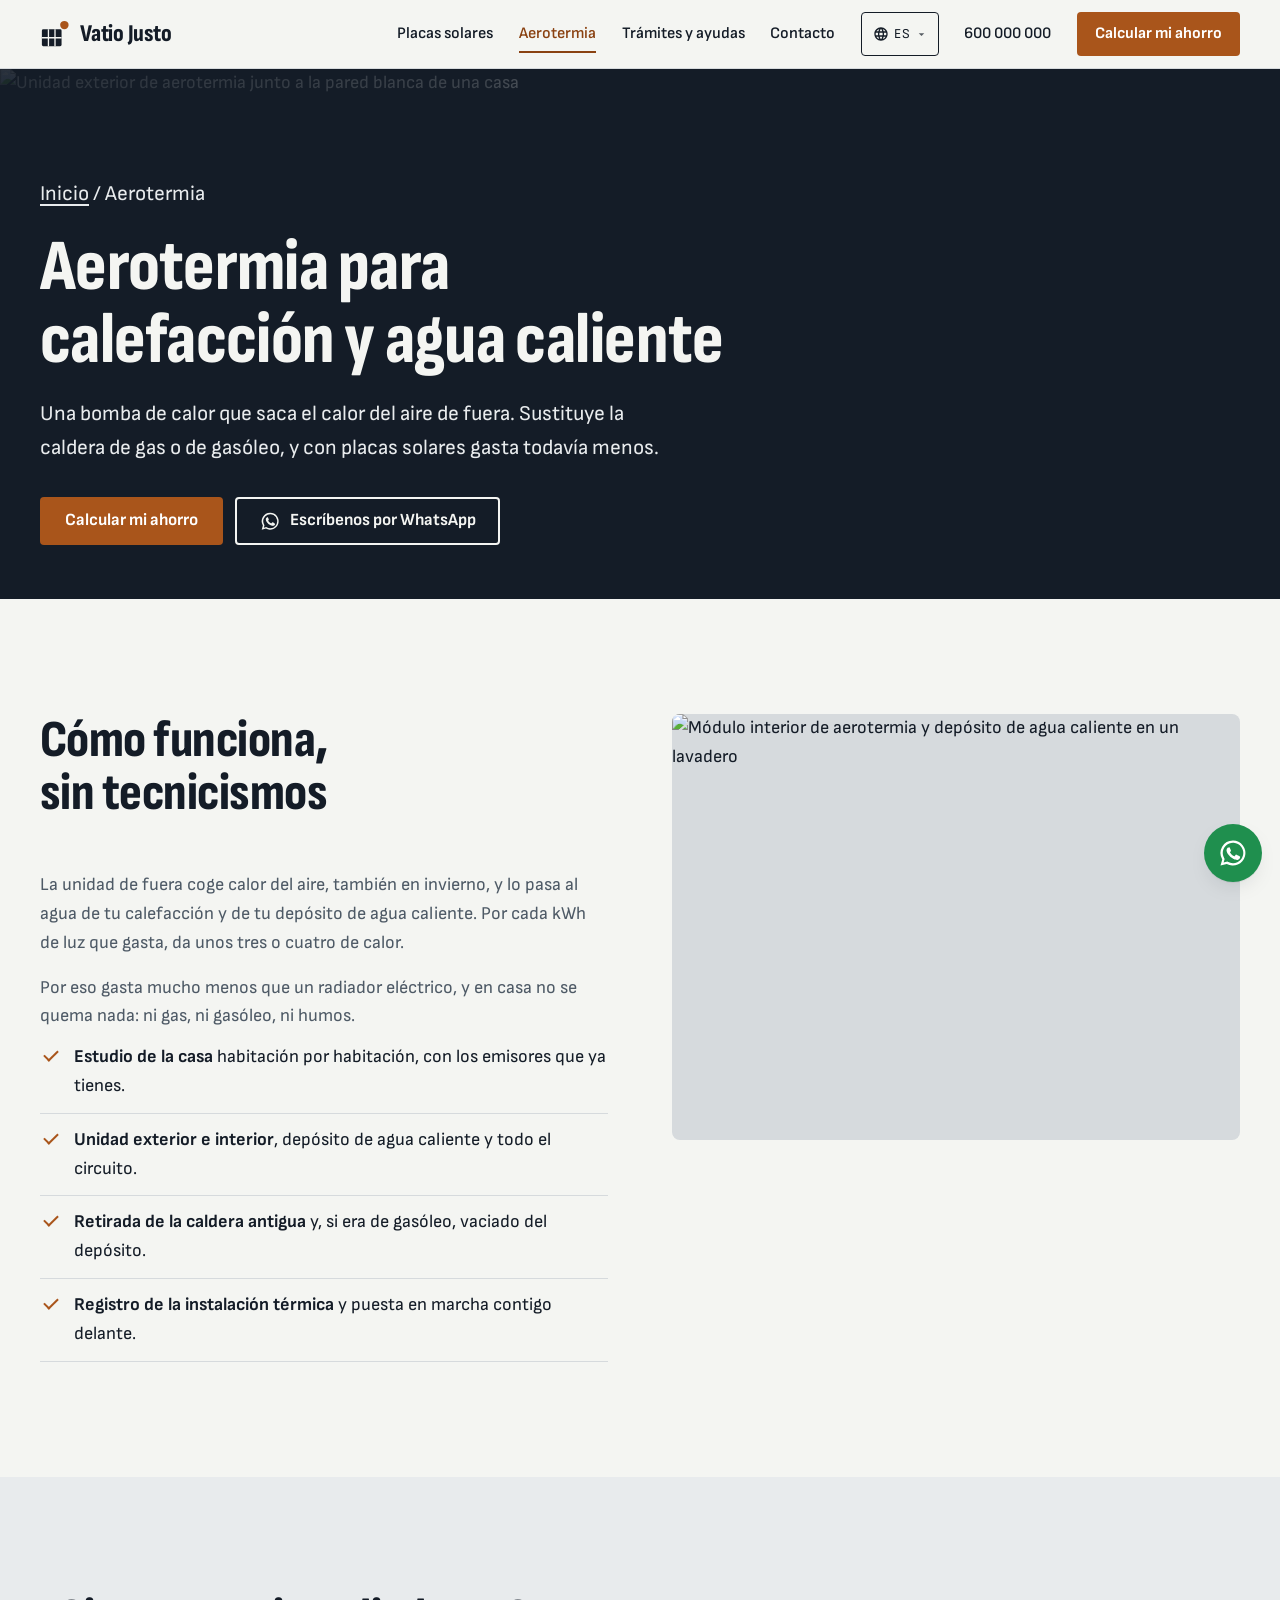
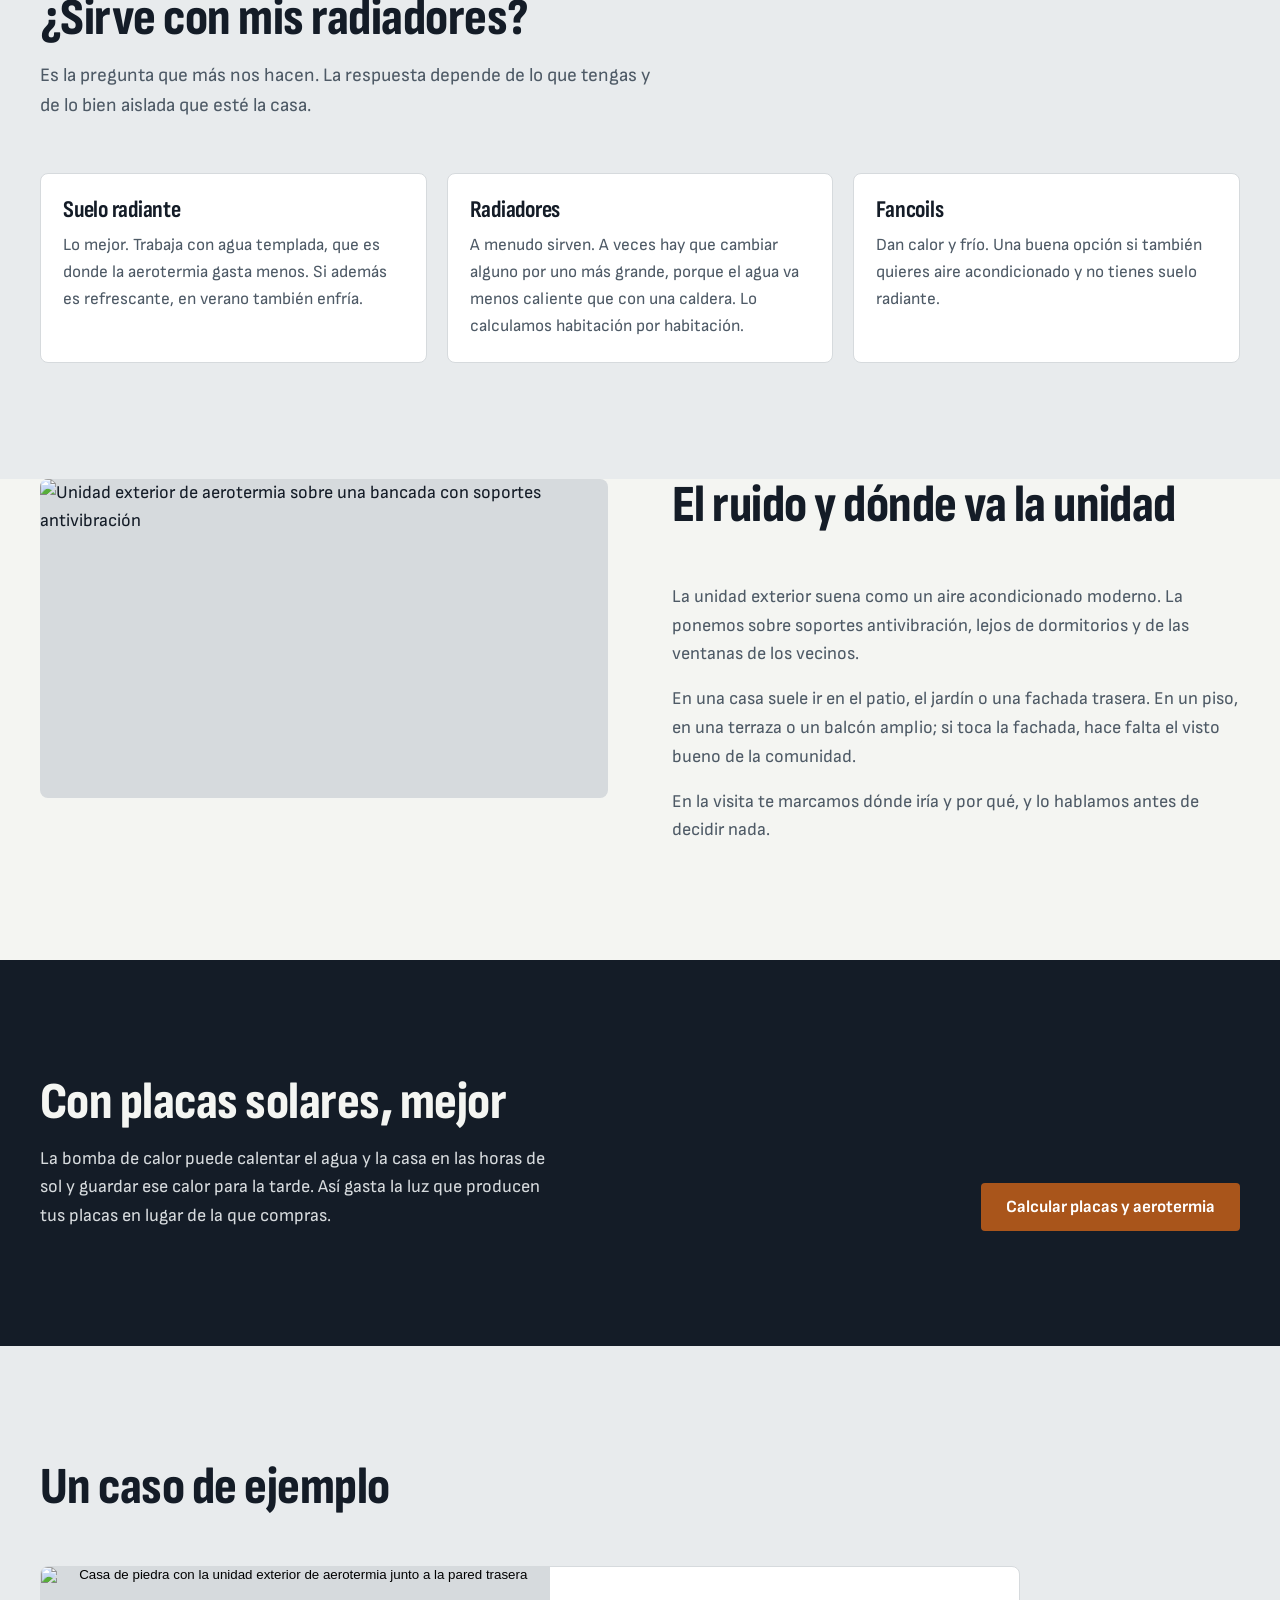
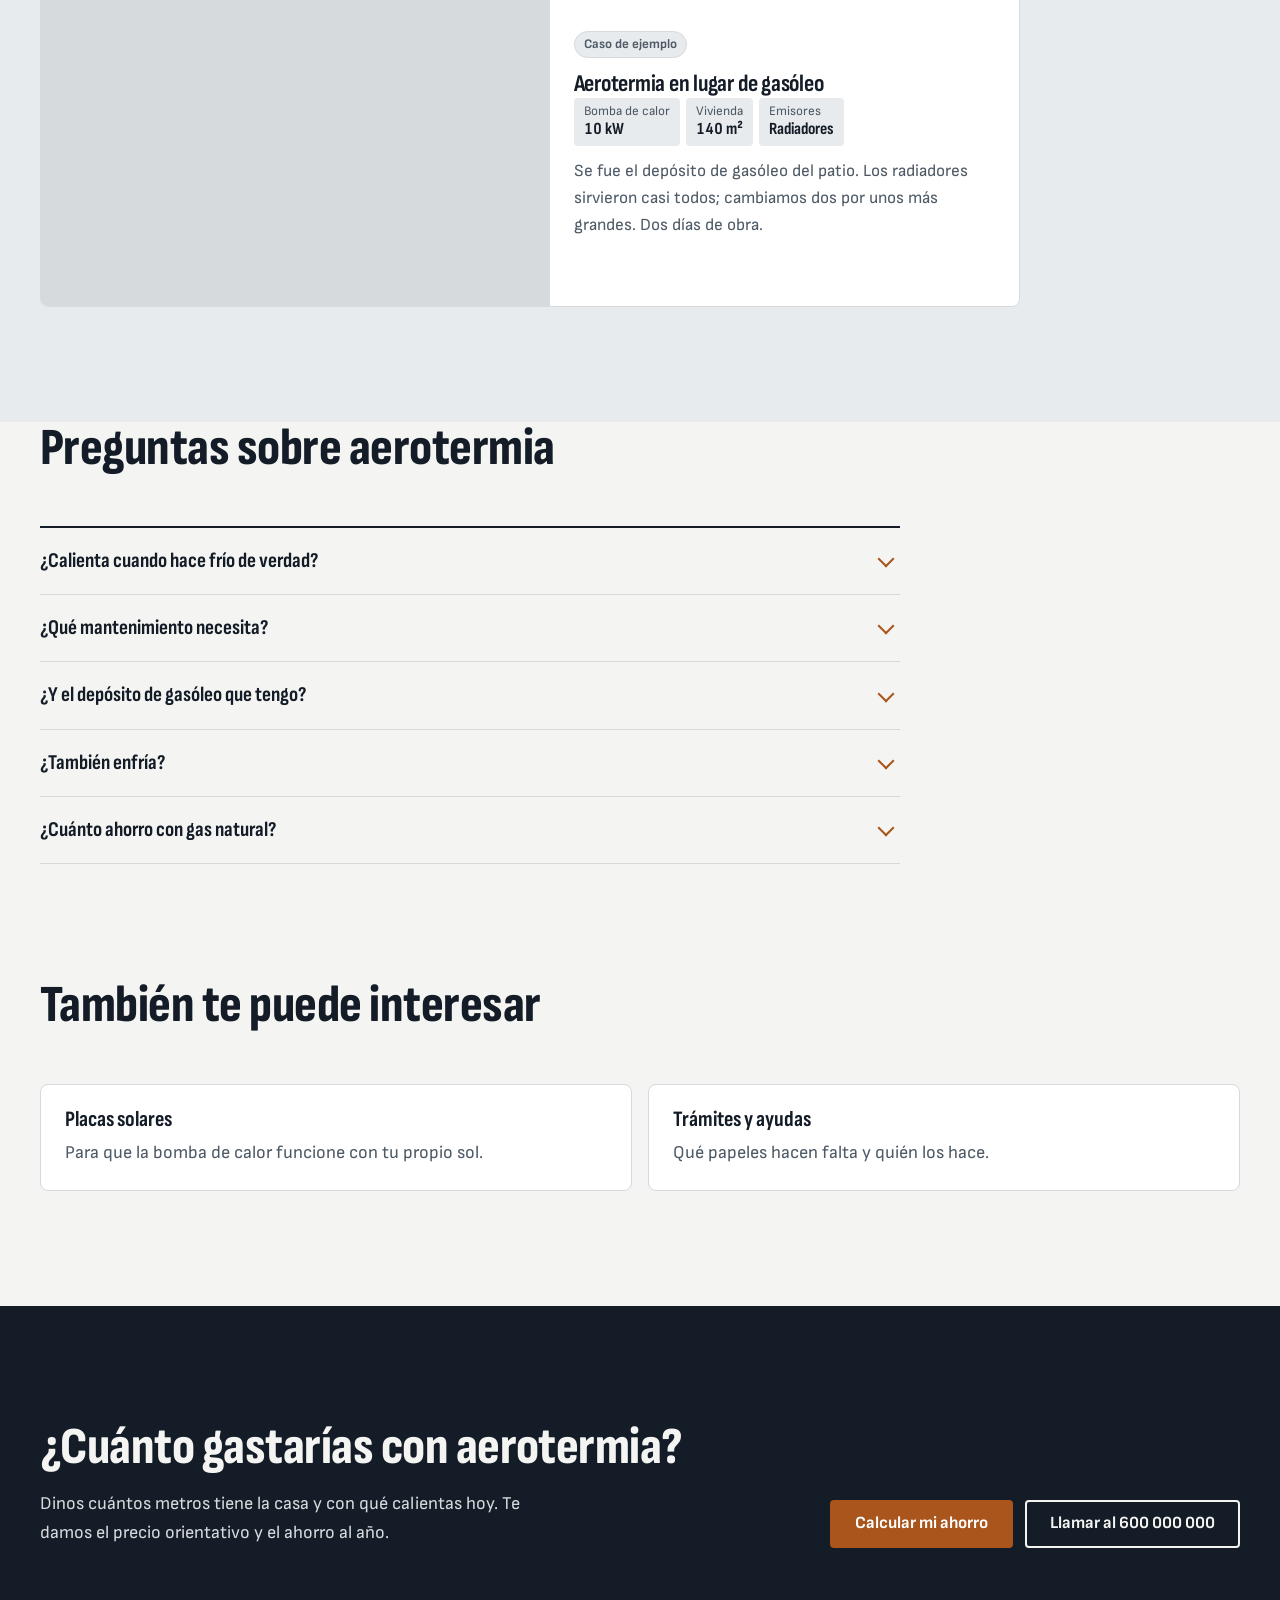
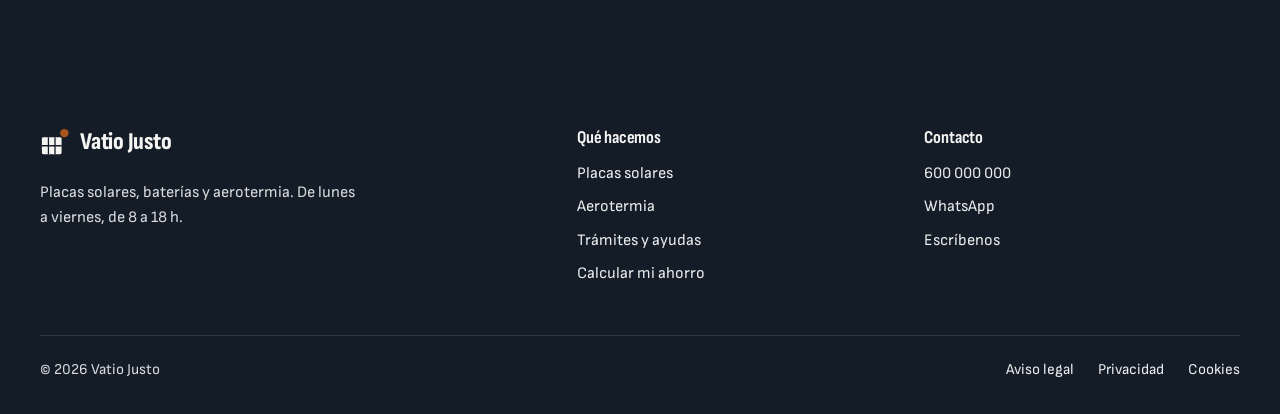
==== aerotermia.html @ 0e499eb4 "Vatio Justo: web demo de plaques solars i aerotèrmia (sense fotos) Nou pàgines en castellà amb catal" ====
<!DOCTYPE html>
<html lang="es">
<head>
  <meta charset="UTF-8">
  <meta name="viewport" content="width=device-width, initial-scale=1">
  <title>Aerotermia para calefacción y agua caliente · Vatio Justo</title>
  <meta name="description" content="Aerotermia que sustituye la caldera de gas o de gasóleo. Te decimos si sirve con tus radiadores y dónde va la unidad exterior para que no moleste.">
  <!-- Web de demostració: no s'indexa (PLA.md §Honestedat). -->
  <meta name="robots" content="noindex, nofollow">
  <meta name="theme-color" content="#141C27">
  <link rel="icon" href="assets/favicon.svg" type="image/svg+xml">
  <link rel="preload" href="assets/fonts/SofiaSansCondensed-var.woff2" as="font" type="font/woff2" crossorigin>
  <link rel="stylesheet" href="css/styles.css">
  <script src="js/i18n.js"></script>
</head>
<body>
  <a class="salta" href="#contenido">Saltar al contenido</a>

  <header class="cap">
    <div class="wrap cap-in">
      <a class="marca" href="index.html" aria-label="Vatio Justo, inicio">
        <svg viewBox="0 0 32 32" aria-hidden="true"><rect x="2" y="11" width="21" height="18" rx="1.5" fill="currentColor"/><path class="marca-linia" d="M9 11v18M16 11v18M2 20h21" stroke-width="1.4"/><circle cx="26" cy="6.5" r="4.5" fill="#A9551B"/></svg>
        Vatio Justo
      </a>
      <nav class="nav" id="nav" aria-label="Principal">
        <a href="placas-solares.html">Placas solares</a>
        <a href="aerotermia.html">Aerotermia</a>
        <a href="tramites-y-ayudas.html">Trámites y ayudas</a>
        <a href="contacto.html">Contacto</a>
      </nav>
      <!-- Desplegable d'idioma (plantilla: <skill web-demo>/assets/i18n/tria-idioma.html).
           NOMÉS existeix si el JS ha arrencat: js/i18n.js posa `te-js` a
           l'<html> des del <head>. Un control mort val menys que cap control. -->
      <div class="tria-idioma" data-idioma-tria>
        <button class="tria-idioma-boto" type="button" data-idioma-boto
                aria-expanded="false" aria-haspopup="true"
                aria-label="Idioma de la página">
          <svg viewBox="0 0 24 24" aria-hidden="true" focusable="false"><path d="M12 2C6.48 2 2 6.48 2 12s4.48 10 10 10 10-4.48 10-10S17.52 2 12 2Zm6.93 6h-2.95a15.65 15.65 0 0 0-1.38-3.56A8.03 8.03 0 0 1 18.92 8ZM12 4.04c.83 1.2 1.48 2.53 1.91 3.96h-3.82c.43-1.43 1.08-2.76 1.91-3.96ZM4.26 14a7.85 7.85 0 0 1 0-4h3.38a16.6 16.6 0 0 0-.14 2c0 .68.06 1.34.14 2Zm.82 2h2.95c.32 1.25.78 2.45 1.38 3.56A7.99 7.99 0 0 1 5.08 16Zm2.95-8H5.08a7.99 7.99 0 0 1 4.33-3.56A15.65 15.65 0 0 0 8.03 8ZM12 19.96c-.83-1.2-1.48-2.53-1.91-3.96h3.82c-.43 1.43-1.08 2.76-1.91 3.96ZM14.34 14H9.66c-.09-.66-.16-1.32-.16-2 0-.68.07-1.35.16-2h4.68c.09.65.16 1.32.16 2 0 .68-.07 1.34-.16 2Zm.25 5.56c.6-1.11 1.06-2.31 1.38-3.56h2.95a8.03 8.03 0 0 1-4.33 3.56ZM16.36 14c.08-.66.14-1.32.14-2 0-.68-.06-1.34-.14-2h3.38a7.85 7.85 0 0 1 0 4Z"/></svg>
          <span data-idioma-actual data-sense-traduir>ES</span>
          <svg class="tria-idioma-punta" viewBox="0 0 24 24" aria-hidden="true" focusable="false"><path d="M12 15 6 9h12z"/></svg>
        </button>
        <!-- Cada idioma es diu com es diu ell mateix, no traduït: qui busca la
             seva llengua busca la paraula que coneix. Sempre CA · ES · EN. -->
        <ul class="tria-idioma-menu" data-idioma-menu data-sense-traduir hidden>
          <li><button type="button" data-idioma-opcio="ca" lang="ca">Català</button></li>
          <li><button type="button" data-idioma-opcio="es" lang="es">Castellano</button></li>
          <li><button type="button" data-idioma-opcio="en" lang="en">English</button></li>
        </ul>
      </div>
      <a class="cap-tel" href="tel:+34600000000">600 000 000</a>
      <a class="btn btn-principal" href="calculadora.html">Calcular mi ahorro</a>
      <button class="nav-obre" type="button" aria-expanded="false" aria-controls="nav"><span></span><span class="visually-hidden">Menú</span></button>
    </div>
  </header>

  <main id="contenido">
    <section class="hero hero-pagina" aria-labelledby="titulo-aero">
      <div class="hero-foto"><img src="assets/img/hero-aerotermia.jpg" alt="Unidad exterior de aerotermia junto a la pared blanca de una casa" width="1600" height="900" fetchpriority="high"></div>
      <div class="wrap">
        <div class="hero-in">
          <p class="molla"><a href="index.html">Inicio</a> / Aerotermia</p>
          <h1 id="titulo-aero">Aerotermia para calefacción y agua caliente</h1>
          <p>Una bomba de calor que saca el calor del aire de fuera. Sustituye la caldera de gas o de gasóleo, y con placas solares gasta todavía menos.</p>
          <div class="botons">
            <a class="btn btn-principal" href="calculadora.html?tipo=aerotermia">Calcular mi ahorro</a>
            <a class="btn btn-linia" href="https://wa.me/34600000000" target="_blank" rel="noopener">
              <svg viewBox="0 0 24 24" aria-hidden="true"><path fill="currentColor" d="M12 2a10 10 0 0 0-8.6 15.1L2 22l5-1.3A10 10 0 1 0 12 2Zm0 18.2a8.2 8.2 0 0 1-4.2-1.2l-.3-.2-3 .8.8-2.9-.2-.3A8.2 8.2 0 1 1 12 20.2Zm4.5-6.1c-.2-.1-1.5-.7-1.7-.8s-.4-.1-.6.1-.7.8-.8 1-.3.2-.5.1a6.7 6.7 0 0 1-3.3-2.9c-.3-.4.3-.4.7-1.3a.5.5 0 0 0 0-.5l-.8-1.9c-.2-.5-.4-.4-.6-.4h-.5a1 1 0 0 0-.7.3 3 3 0 0 0-.9 2.2 5.2 5.2 0 0 0 1.1 2.8 11.9 11.9 0 0 0 4.6 4c1.7.7 2.4.8 3.2.7a2.8 2.8 0 0 0 1.8-1.3 2.3 2.3 0 0 0 .2-1.3c-.1-.1-.3-.2-.5-.3Z"/></svg>
              Escríbenos por WhatsApp
            </a>
          </div>
        </div>
      </div>
    </section>

    <section class="seccio" aria-labelledby="titulo-funciona">
      <div class="wrap dos">
        <div>
          <div class="capcal">
            <h2 id="titulo-funciona">Cómo funciona, sin tecnicismos</h2>
          </div>
          <div class="text-llarg">
            <p>La unidad de fuera coge calor del aire, también en invierno, y lo pasa al agua de tu calefacción y de tu depósito de agua caliente. Por cada kWh de luz que gasta, da unos tres o cuatro de calor.</p>
            <p>Por eso gasta mucho menos que un radiador eléctrico, y en casa no se quema nada: ni gas, ni gasóleo, ni humos.</p>
          </div>
          <ul class="llista-check">
            <li><strong>Estudio de la casa</strong> habitación por habitación, con los emisores que ya tienes.</li>
            <li><strong>Unidad exterior e interior</strong>, depósito de agua caliente y todo el circuito.</li>
            <li><strong>Retirada de la caldera antigua</strong> y, si era de gasóleo, vaciado del depósito.</li>
            <li><strong>Registro de la instalación térmica</strong> y puesta en marcha contigo delante.</li>
          </ul>
        </div>
        <div class="foto"><img src="assets/img/aerotermia-interior.jpg" alt="Módulo interior de aerotermia y depósito de agua caliente en un lavadero" width="1200" height="900" loading="lazy"></div>
      </div>
    </section>

    <section class="seccio alu" aria-labelledby="titulo-emisores">
      <div class="wrap">
        <div class="capcal">
          <h2 id="titulo-emisores">¿Sirve con mis radiadores?</h2>
          <p>Es la pregunta que más nos hacen. La respuesta depende de lo que tengas y de lo bien aislada que esté la casa.</p>
        </div>
        <ul class="cobertes">
          <li><h3>Suelo radiante</h3><p>Lo mejor. Trabaja con agua templada, que es donde la aerotermia gasta menos. Si además es refrescante, en verano también enfría.</p></li>
          <li><h3>Radiadores</h3><p>A menudo sirven. A veces hay que cambiar alguno por uno más grande, porque el agua va menos caliente que con una caldera. Lo calculamos habitación por habitación.</p></li>
          <li><h3>Fancoils</h3><p>Dan calor y frío. Una buena opción si también quieres aire acondicionado y no tienes suelo radiante.</p></li>
        </ul>
      </div>
    </section>

    <section class="seccio" aria-labelledby="titulo-ruido">
      <div class="wrap dos">
        <div class="foto"><img src="assets/img/servicio-aerotermia.jpg" alt="Unidad exterior de aerotermia sobre una bancada con soportes antivibración" width="1280" height="720" loading="lazy"></div>
        <div>
          <div class="capcal">
            <h2 id="titulo-ruido">El ruido y dónde va la unidad</h2>
          </div>
          <div class="text-llarg">
            <p>La unidad exterior suena como un aire acondicionado moderno. La ponemos sobre soportes antivibración, lejos de dormitorios y de las ventanas de los vecinos.</p>
            <p>En una casa suele ir en el patio, el jardín o una fachada trasera. En un piso, en una terraza o un balcón amplio; si toca la fachada, hace falta el visto bueno de la comunidad.</p>
            <p>En la visita te marcamos dónde iría y por qué, y lo hablamos antes de decidir nada.</p>
          </div>
        </div>
      </div>
    </section>

    <section class="seccio fosc" aria-labelledby="titulo-con-placas">
      <div class="wrap cta-final">
        <div>
          <h2 id="titulo-con-placas">Con placas solares, mejor</h2>
          <p>La bomba de calor puede calentar el agua y la casa en las horas de sol y guardar ese calor para la tarde. Así gasta la luz que producen tus placas en lugar de la que compras.</p>
        </div>
        <div class="botons">
          <a class="btn btn-principal" href="calculadora.html?tipo=ambas">Calcular placas y aerotermia</a>
        </div>
      </div>
    </section>

    <section class="seccio alu" aria-labelledby="titulo-caso">
      <div class="wrap">
        <div class="capcal"><h2 id="titulo-caso">Un caso de ejemplo</h2></div>
        <div class="casos casos-u">
          <article class="cas cas-sol">
            <button class="cas-foto" type="button" data-visor="assets/img/caso-aerotermia.jpg" data-visor-text="Aerotermia en una casa de campo que antes usaba gasóleo">
              <img src="assets/img/caso-aerotermia.jpg" alt="Casa de piedra con la unidad exterior de aerotermia junto a la pared trasera" width="1200" height="800" loading="lazy">
            </button>
            <div class="cas-text">
              <span class="distintiu">Caso de ejemplo</span>
              <h3>Aerotermia en lugar de gasóleo</h3>
              <dl class="fitxa">
                <div><dt>Bomba de calor</dt><dd>10 kW</dd></div>
                <div><dt>Vivienda</dt><dd>140 m²</dd></div>
                <div><dt>Emisores</dt><dd>Radiadores</dd></div>
              </dl>
              <p>Se fue el depósito de gasóleo del patio. Los radiadores sirvieron casi todos; cambiamos dos por unos más grandes. Dos días de obra.</p>
            </div>
          </article>
        </div>
      </div>
    </section>

    <section class="seccio" aria-labelledby="titulo-faq">
      <div class="wrap">
        <div class="capcal"><h2 id="titulo-faq">Preguntas sobre aerotermia</h2></div>
        <div class="faq">
          <details>
            <summary>¿Calienta cuando hace frío de verdad?</summary>
            <div><p>Sí. Los equipos actuales trabajan con temperaturas bajo cero. Rinden menos cuanto más frío hace, y lo tenemos en cuenta al elegir la potencia para tu zona.</p></div>
          </details>
          <details>
            <summary>¿Qué mantenimiento necesita?</summary>
            <div><p>Una revisión al año: filtros, presión del circuito y comprobación del equipo. Bastante menos que una caldera de gasóleo.</p></div>
          </details>
          <details>
            <summary>¿Y el depósito de gasóleo que tengo?</summary>
            <div><p>Lo vaciamos y lo retiramos como parte de la obra. Te queda ese espacio libre.</p></div>
          </details>
          <details>
            <summary>¿También enfría?</summary>
            <div><p>Si tienes suelo refrescante o fancoils, sí. Con radiadores, solo calienta.</p></div>
          </details>
          <details>
            <summary>¿Cuánto ahorro con gas natural?</summary>
            <div><p>Menos que si vienes del gasóleo o de la electricidad, porque el gas es más barato. Con gas, la aerotermia tarda más en pagarse sola, y la calculadora te lo enseña tal cual.</p></div>
          </details>
        </div>
      </div>
    </section>

    <section class="seccio" aria-labelledby="titulo-tambien">
      <div class="wrap">
        <div class="capcal"><h2 id="titulo-tambien">También te puede interesar</h2></div>
        <div class="tambe">
          <a href="placas-solares.html"><strong>Placas solares</strong><span>Para que la bomba de calor funcione con tu propio sol.</span></a>
          <a href="tramites-y-ayudas.html"><strong>Trámites y ayudas</strong><span>Qué papeles hacen falta y quién los hace.</span></a>
        </div>
      </div>
    </section>

    <section class="seccio fosc" aria-labelledby="titulo-final">
      <div class="wrap cta-final">
        <div>
          <h2 id="titulo-final">¿Cuánto gastarías con aerotermia?</h2>
          <p>Dinos cuántos metros tiene la casa y con qué calientas hoy. Te damos el precio orientativo y el ahorro al año.</p>
        </div>
        <div class="botons">
          <a class="btn btn-principal" href="calculadora.html?tipo=aerotermia">Calcular mi ahorro</a>
          <a class="btn btn-linia" href="tel:+34600000000">Llamar al 600 000 000</a>
        </div>
      </div>
    </section>
  </main>

  <footer class="peu">
    <div class="wrap">
      <div class="peu-graella">
        <div>
          <a class="marca" href="index.html" aria-label="Vatio Justo, inicio">
            <svg viewBox="0 0 32 32" aria-hidden="true"><rect x="2" y="11" width="21" height="18" rx="1.5" fill="currentColor"/><path class="marca-linia" d="M9 11v18M16 11v18M2 20h21" stroke-width="1.4"/><circle cx="26" cy="6.5" r="4.5" fill="#A9551B"/></svg>
            Vatio Justo
          </a>
          <p>Placas solares, baterías y aerotermia. De lunes a viernes, de 8 a 18 h.</p>
        </div>
        <div>
          <h2>Qué hacemos</h2>
          <ul>
            <li><a href="placas-solares.html">Placas solares</a></li>
            <li><a href="aerotermia.html">Aerotermia</a></li>
            <li><a href="tramites-y-ayudas.html">Trámites y ayudas</a></li>
            <li><a href="calculadora.html">Calcular mi ahorro</a></li>
          </ul>
        </div>
        <div>
          <h2>Contacto</h2>
          <ul>
            <li><a href="tel:+34600000000">600 000 000</a></li>
            <li><a href="https://wa.me/34600000000" target="_blank" rel="noopener">WhatsApp</a></li>
            <li><a href="contacto.html">Escríbenos</a></li>
          </ul>
        </div>
      </div>
      <div class="peu-baix">
        <span>© 2026 Vatio Justo</span>
        <a href="aviso-legal.html">Aviso legal</a>
        <a href="politica-privacidad.html">Privacidad</a>
        <a href="politica-cookies.html">Cookies</a>
      </div>
    </div>
  </footer>

  <a class="wa-flotant" href="https://wa.me/34600000000" target="_blank" rel="noopener" aria-label="Escríbenos por WhatsApp">
    <svg viewBox="0 0 24 24" aria-hidden="true"><path fill="currentColor" d="M12 2a10 10 0 0 0-8.6 15.1L2 22l5-1.3A10 10 0 1 0 12 2Zm0 18.2a8.2 8.2 0 0 1-4.2-1.2l-.3-.2-3 .8.8-2.9-.2-.3A8.2 8.2 0 1 1 12 20.2Zm4.5-6.1c-.2-.1-1.5-.7-1.7-.8s-.4-.1-.6.1-.7.8-.8 1-.3.2-.5.1a6.7 6.7 0 0 1-3.3-2.9c-.3-.4.3-.4.7-1.3a.5.5 0 0 0 0-.5l-.8-1.9c-.2-.5-.4-.4-.6-.4h-.5a1 1 0 0 0-.7.3 3 3 0 0 0-.9 2.2 5.2 5.2 0 0 0 1.1 2.8 11.9 11.9 0 0 0 4.6 4c1.7.7 2.4.8 3.2.7a2.8 2.8 0 0 0 1.8-1.3 2.3 2.3 0 0 0 .2-1.3c-.1-.1-.3-.2-.5-.3Z"/></svg>
  </a>

  <dialog class="visor" data-visor-dialog aria-label="Foto ampliada">
    <button class="visor-tanca" type="button" data-visor-tanca aria-label="Cerrar">×</button>
    <img alt="" width="1200" height="800">
    <p></p>
  </dialog>
  <script src="js/traduccions.js" defer></script>
  <script src="js/main.js" defer></script>
</body>
</html>
---- css/styles.css ----
/* =========================================================================
   VATIO JUSTO — estils (PLA.md)
   Paleta «célula, aluminio y cobre». El coure només on hi ha acció.
   Sofia Sans Condensed per a títols i xifres; Sofia Sans per al text.
   ========================================================================= */

@font-face {
  font-family: 'Sofia Sans';
  src: url('../assets/fonts/SofiaSans-var.woff2') format('woff2');
  font-weight: 300 800;
  font-display: swap;
}
@font-face {
  font-family: 'Sofia Sans Condensed';
  src: url('../assets/fonts/SofiaSansCondensed-var.woff2') format('woff2');
  font-weight: 400 900;
  font-display: swap;
}

:root {
  --cal: #F4F5F2;
  --blanc: #FFFFFF;
  --aluminio: #D6DADD;
  --aluminio-clar: #E8EBED;
  --celula: #141C27;
  --celula-2: #1E2835;
  --pizarra: #4E5A66;
  --cobre: #A9551B;
  --cobre-fosc: #8A4212;
  --sol: #F2C879;
  --error: #A3291F;
  --whatsapp: #1F8F4E;

  --f-titol: 'Sofia Sans Condensed', 'Arial Narrow', sans-serif;
  --f-text: 'Sofia Sans', system-ui, sans-serif;

  --t-cos: 1.125rem;
  --t-petit: 0.9375rem;
  --t-h3: 1.5rem;
  --t-h2: clamp(2rem, 1.3rem + 2.6vw, 3.25rem);
  --t-h1: clamp(2.5rem, 1.5rem + 4.4vw, 4.5rem);

  --wrap: 1240px;
  --gutter: clamp(16px, 4vw, 40px);
  --seccio: clamp(72px, 9vw, 136px);
  --pila: 1.25rem;
  --radi: 4px;
  --radi-gran: 8px;
  --ombra: 0 1px 0 rgba(20, 28, 39, .06), 0 8px 24px -12px rgba(20, 28, 39, .25);

}

*, *::before, *::after { box-sizing: border-box; }
html { -webkit-text-size-adjust: 100%; }
body {
  margin: 0;
  background: var(--cal);
  color: var(--celula);
  font-family: var(--f-text);
  font-size: var(--t-cos);
  line-height: 1.6;
  font-feature-settings: 'kern';
}
img, svg { display: block; max-width: 100%; }
img { height: auto; }
a { color: var(--cobre-fosc); text-underline-offset: .18em; }
a:hover { color: var(--celula); }
:focus-visible { outline: 3px solid var(--cobre-fosc); outline-offset: 3px; border-radius: 2px; }
.fosc :focus-visible, .hero :focus-visible { outline-color: var(--sol); }

h1, h2, h3 {
  font-family: var(--f-titol);
  font-weight: 800;
  line-height: 1.02;
  letter-spacing: -0.01em;
  margin: 0;
  text-wrap: balance;
}
h1 { font-size: var(--t-h1); }
h2 { font-size: var(--t-h2); }
h3 { font-size: var(--t-h3); font-weight: 700; line-height: 1.15; }
p { margin: 0; }
ul, ol { margin: 0; padding: 0; }
.xifra { font-family: var(--f-titol); font-variant-numeric: tabular-nums; }

.visually-hidden {
  position: absolute; width: 1px; height: 1px; overflow: hidden;
  clip: rect(0 0 0 0); white-space: nowrap;
}
.salta {
  position: absolute; left: 16px; top: -60px; z-index: 100;
  background: var(--celula); color: var(--cal); padding: 10px 16px; border-radius: var(--radi);
}
.salta:focus { top: 12px; }

.wrap { width: min(100% - 2 * var(--gutter), var(--wrap)); margin-inline: auto; }
.estret { max-width: 68ch; }

/* ── Ritme vertical: una sola regla ─────────────────────────────────── */
.seccio { padding-block: var(--seccio); }
.seccio + .seccio:not(.fosc):not(.alu) { padding-top: 0; }
.pila > * + * { margin-top: var(--pila); }
.capcal { max-width: 62ch; margin-bottom: clamp(32px, 4vw, 56px); }
.capcal > * + * { margin-top: 1rem; }
.capcal p { color: var(--pizarra); font-size: 1.1875rem; }

.fosc { background: var(--celula); color: var(--cal); }
.fosc .capcal p, .fosc .suau { color: var(--aluminio); }
.fosc a:not(.btn) { color: var(--sol); }
.alu { background: var(--aluminio-clar); }

/* ── Botons ─────────────────────────────────────────────────────────── */
.btn {
  display: inline-flex; align-items: center; justify-content: center; gap: .55em;
  min-height: 48px; padding: .7em 1.35em;
  font: 700 1.0625rem/1.1 var(--f-text);
  border-radius: var(--radi); border: 2px solid transparent;
  text-decoration: none; cursor: pointer;
  transition: background-color .15s, border-color .15s, color .15s;
}
.btn svg { width: 1.2em; height: 1.2em; flex: none; }
.btn-principal { background: var(--cobre); color: var(--blanc); }
.btn-principal:hover { background: var(--cobre-fosc); color: var(--blanc); }
.btn-linia { border-color: currentColor; color: var(--celula); background: transparent; }
.btn-linia:hover { background: var(--celula); color: var(--cal); border-color: var(--celula); }
.fosc .btn-linia, .hero .btn-linia { color: var(--cal); }
.fosc .btn-linia:hover, .hero .btn-linia:hover { background: var(--cal); color: var(--celula); border-color: var(--cal); }
.botons { display: flex; flex-wrap: wrap; gap: 12px; }

/* ── Capçalera ──────────────────────────────────────────────────────── */
.cap {
  position: sticky; top: 0; z-index: 50;
  background: var(--cal);
  border-bottom: 1px solid var(--aluminio);
}
.cap-in { display: flex; align-items: center; gap: clamp(10px, 2vw, 28px); min-height: 68px; }
.marca {
  display: inline-flex; align-items: center; gap: 10px;
  font: 800 1.5rem/1 var(--f-titol); color: var(--celula); text-decoration: none;
  letter-spacing: -0.01em; white-space: nowrap;
}
.marca svg { width: 30px; height: 30px; flex: none; }
.marca:hover { color: var(--celula); }
.nav { display: flex; gap: clamp(14px, 2vw, 28px); margin-left: auto; }
.nav a { color: var(--celula); text-decoration: none; font-weight: 600; font-size: 1rem; padding-block: 6px; }
.nav a:hover, .nav a[aria-current="page"] { color: var(--cobre-fosc); box-shadow: inset 0 -2px 0 currentColor; }
.cap-tel { color: var(--celula); font-weight: 600; text-decoration: none; white-space: nowrap; font-size: 1rem; }
.cap .btn { min-height: 44px; padding: .55em 1em; font-size: 1rem; }
.nav-obre {
  display: none; width: 44px; height: 44px; border: 0; background: transparent; cursor: pointer;
  position: relative; color: var(--celula);
}
.nav-obre span:first-child, .nav-obre span:first-child::before, .nav-obre span:first-child::after {
  position: absolute; left: 11px; width: 22px; height: 2px; background: currentColor; content: '';
  transition: transform .2s;
}
.nav-obre span:first-child { top: 21px; }
.nav-obre span:first-child::before { left: 0; top: -7px; }
.nav-obre span:first-child::after { left: 0; top: 7px; }
.nav-obre[aria-expanded="true"] span:first-child { background: transparent; }
.nav-obre[aria-expanded="true"] span:first-child::before { transform: translateY(7px) rotate(45deg); }
.nav-obre[aria-expanded="true"] span:first-child::after { transform: translateY(-7px) rotate(-45deg); }

@media (max-width: 1060px) {
  .cap-tel { display: none; }
}
@media (max-width: 900px) {
  .nav-obre { display: block; }
  .nav {
    display: none; position: absolute; left: 0; right: 0; top: 100%;
    flex-direction: column; gap: 0; padding: 8px var(--gutter) 20px;
    background: var(--cal); border-bottom: 1px solid var(--aluminio);
  }
  .nav.obert { display: flex; }
  .nav a { padding: 14px 0; border-bottom: 1px solid var(--aluminio); font-size: 1.125rem; }
  .nav a:hover, .nav a[aria-current="page"] { box-shadow: none; }
  .cap-in > .btn { margin-left: 0; }
  .te-js .cap-in > .tria-idioma { margin-left: auto; }
}
@media (max-width: 420px) {
  .marca { font-size: 1.3rem; gap: 8px; }
  .marca svg { width: 26px; height: 26px; }
  .cap .btn { padding: .5em .75em; font-size: .9375rem; }
}

/* ── Hero ───────────────────────────────────────────────────────────── */
.hero {
  position: relative; isolation: isolate; overflow: hidden;
  background: var(--celula); color: var(--cal);
  min-height: min(86vh, 760px);
  display: flex; align-items: flex-end;
}
.hero-foto { position: absolute; inset: 0; z-index: -2; }
.hero-foto img { width: 100%; height: 100%; object-fit: cover; object-position: 60% 50%; }
/* Vel calculat per al pitjor cas (cel blanc darrere el text): a l'esquerra
   el text queda sobre ≥ 82 % de cel·la → contrast > 9:1 amb --cal. */
.hero::before {
  content: ''; position: absolute; inset: 0; z-index: -1;
  background:
    linear-gradient(90deg, rgba(20, 28, 39, .9) 0%, rgba(20, 28, 39, .82) 38%, rgba(20, 28, 39, .25) 72%, rgba(20, 28, 39, 0) 100%),
    linear-gradient(0deg, rgba(20, 28, 39, .55) 0%, rgba(20, 28, 39, 0) 45%);
}
.hero-in { padding-block: clamp(96px, 14vh, 160px) clamp(48px, 8vh, 88px); max-width: 700px; }
.hero-in > * + * { margin-top: 1.25rem; }
.hero p { font-size: clamp(1.125rem, 1rem + .4vw, 1.3125rem); max-width: 54ch; color: var(--aluminio-clar); }
.hero .botons { margin-top: 2rem; }
.hero-dada {
  display: flex; gap: 10px; align-items: center; margin-top: 2.25rem;
  font-size: var(--t-petit); color: var(--aluminio);
}
.hero-dada svg { width: 18px; height: 18px; color: var(--sol); flex: none; }
@media (max-width: 640px) {
  .hero { min-height: 0; }
  .hero::before {
    background: linear-gradient(0deg, rgba(20, 28, 39, .94) 0%, rgba(20, 28, 39, .86) 55%, rgba(20, 28, 39, .45) 100%);
  }
  .hero-in { padding-top: 180px; }
}

/* Capçalera compacta de les pàgines interiors (foto opcional: --hero-foto) */
.hero-pagina { min-height: clamp(360px, 52vh, 520px); }
.hero-pagina .hero-in { padding-block: clamp(96px, 12vh, 140px) clamp(40px, 6vh, 64px); }
.molla { font-size: var(--t-petit); color: var(--aluminio); }
.molla a { color: var(--aluminio-clar); }

/* ── Accessos a la calculadora ──────────────────────────────────────── */
.accessos { background: var(--blanc); border-bottom: 1px solid var(--aluminio); }
.accessos-in {
  display: grid; grid-template-columns: minmax(220px, 1fr) 3fr; gap: clamp(20px, 3vw, 48px);
  align-items: center; padding-block: clamp(28px, 4vw, 44px);
}
.accessos h2 { font-size: clamp(1.625rem, 1.3rem + 1vw, 2.125rem); }
.accessos p { color: var(--pizarra); font-size: var(--t-petit); margin-top: .4rem; }
.accessos ul { list-style: none; display: grid; grid-template-columns: repeat(4, 1fr); gap: 10px; }
.acces {
  display: flex; flex-direction: column; gap: 10px; height: 100%;
  padding: 16px 16px 14px; border: 1px solid var(--aluminio); border-radius: var(--radi-gran);
  color: var(--celula); text-decoration: none; font-weight: 700; line-height: 1.25;
  background: var(--cal); transition: border-color .15s, background-color .15s;
}
.acces svg { width: 34px; height: 34px; color: var(--cobre); }
.acces:hover { border-color: var(--cobre); background: var(--blanc); color: var(--celula); }
@media (max-width: 900px) {
  .accessos-in { grid-template-columns: 1fr; }
  .accessos ul { grid-template-columns: repeat(2, 1fr); }
}

/* ── Què instal·lem (asimètric) ─────────────────────────────────────── */
.serveis { display: grid; grid-template-columns: 1.35fr 1fr; grid-template-rows: auto auto; gap: clamp(16px, 2vw, 28px); }
.servei { display: flex; flex-direction: column; background: var(--blanc); border-radius: var(--radi-gran); overflow: hidden; border: 1px solid var(--aluminio); }
.servei-gran { grid-row: span 2; }
.servei-foto { background: var(--aluminio); aspect-ratio: 4 / 3; }
.servei-gran .servei-foto { aspect-ratio: auto; flex: 1 1 auto; min-height: 320px; }
.servei-foto img { width: 100%; height: 100%; object-fit: cover; }
.servei-text { padding: clamp(20px, 2.4vw, 32px); }
.servei-text > * + * { margin-top: .75rem; }
.servei-text p { color: var(--pizarra); }
.servei-petit .servei-foto { aspect-ratio: 16 / 9; }
.enllac { font-weight: 700; display: inline-block; }
@media (max-width: 900px) {
  .serveis { grid-template-columns: 1fr; }
  .servei-gran { grid-row: auto; }
  .servei-gran .servei-foto { aspect-ratio: 4 / 5; min-height: 0; flex: none; }
}

/* ── Tu día en vatios (element signatura) ───────────────────────────── */
.vatios { display: grid; grid-template-columns: minmax(0, 1fr) minmax(0, 1.9fr); gap: clamp(28px, 4vw, 64px); align-items: start; }
.vatios-text > * + * { margin-top: 1rem; }
.vatios-text p { color: var(--aluminio); }
.pestanyes { display: flex; gap: 6px; flex-wrap: wrap; margin-bottom: 18px; }
.pestanya {
  font: 700 1rem/1 var(--f-text); color: var(--aluminio-clar); background: transparent;
  border: 1px solid #3A4757; border-radius: 999px; padding: 11px 18px; min-height: 44px; cursor: pointer;
}
.pestanya:hover { border-color: var(--aluminio); }
.pestanya[aria-selected="true"] { background: var(--sol); border-color: var(--sol); color: var(--celula); }
.grafic { background: var(--celula-2); border-radius: var(--radi-gran); padding: clamp(14px, 2vw, 24px); }
.grafic svg { width: 100%; height: auto; overflow: visible; }
.grafic .eix { stroke: #3A4757; stroke-width: 1; }
.grafic .eix-text { fill: #AEB6BE; font: 500 13px var(--f-text); }
.grafic .z-usa { fill: var(--sol); }
.grafic .z-exc { fill: url(#ratlles); stroke: var(--sol); stroke-width: 1.2; }
.grafic .z-bat { fill: #7FB2A0; }
.grafic .z-compra { fill: #5C6B7B; }
.grafic .consum { fill: none; stroke: var(--cal); stroke-width: 2.4; stroke-linejoin: round; }
.escenari[hidden] { display: none; }
.grafic g[hidden] { display: none; }
.marca-linia { fill: none; stroke: var(--cal); }
.peu .marca-linia { stroke: var(--celula); }
.escenari-xifra { display: flex; align-items: baseline; gap: 14px; margin-top: 18px; }
.escenari-xifra strong { font: 800 clamp(2.75rem, 2rem + 3vw, 4rem)/1 var(--f-titol); color: var(--sol); font-variant-numeric: tabular-nums; }
.escenari-xifra span { color: var(--aluminio-clar); max-width: 34ch; }
.escenari p { color: var(--aluminio); margin-top: .75rem; max-width: 60ch; }
.llegenda { list-style: none; display: flex; flex-wrap: wrap; gap: 8px 20px; margin-top: 16px; font-size: var(--t-petit); color: var(--aluminio-clar); }
.llegenda li[hidden] { display: none; }
.llegenda li { display: flex; align-items: center; gap: 8px; }
.llegenda i { width: 16px; height: 12px; border-radius: 2px; display: inline-block; }
.llegenda .l-usa { background: var(--sol); }
.llegenda .l-exc { background: repeating-linear-gradient(135deg, var(--sol) 0 2px, transparent 2px 5px); outline: 1px solid var(--sol); }
.llegenda .l-bat { background: #7FB2A0; }
.llegenda .l-compra { background: #5C6B7B; }
.llegenda .l-consum { height: 3px; background: var(--cal); }
.nota { font-size: var(--t-petit); color: var(--pizarra); }
.fosc .nota { color: #AEB6BE; }
/* Dibuix d'un sol tret: la zona s'obre d'esquerra a dreta, la línia es traça */
.te-js .grafic:not(.vist) .zones { clip-path: inset(0 100% 0 0); }
.te-js .grafic:not(.vist) .consum { stroke-dashoffset: 1; }
.grafic .zones { transition: clip-path 1.6s cubic-bezier(.3, .1, .2, 1); clip-path: inset(0 0 0 0); }
.grafic .consum { stroke-dasharray: 1; stroke-dashoffset: 0; transition: stroke-dashoffset 1.8s ease-out; }
@media (max-width: 900px) { .vatios { grid-template-columns: 1fr; } }

/* ── Lo que firmamos ────────────────────────────────────────────────── */
.firmem { display: grid; grid-template-columns: 1fr 1fr; gap: clamp(28px, 5vw, 72px); align-items: start; }
.compromisos { list-style: none; border-top: 2px solid var(--celula); }
.compromisos li { padding: 18px 0; border-bottom: 1px solid var(--aluminio); display: grid; grid-template-columns: 11rem 1fr; gap: 16px; }
.compromisos strong { font: 700 1.1875rem/1.2 var(--f-titol); }
.compromisos p { color: var(--pizarra); }
.firmem figure { margin: 0; position: sticky; top: 100px; }
.firmem figure .foto { aspect-ratio: 4 / 3; background: var(--aluminio); border-radius: var(--radi-gran); overflow: hidden; }
.firmem figure img { width: 100%; height: 100%; object-fit: cover; }
.firmem figcaption { margin-top: 10px; }
@media (max-width: 900px) {
  .firmem { grid-template-columns: 1fr; }
  .firmem figure { position: static; }
  .compromisos li { grid-template-columns: 1fr; gap: 4px; }
}

/* ── Procés (seqüència real) ────────────────────────────────────────── */
.passos { list-style: none; display: grid; grid-template-columns: repeat(5, 1fr); gap: 0; counter-reset: pas; }
.passos li { counter-increment: pas; padding: 0 20px 0 0; position: relative; }
.passos li::before {
  content: counter(pas); display: grid; place-items: center;
  width: 44px; height: 44px; border-radius: 50%; margin-bottom: 18px;
  font: 800 1.25rem/1 var(--f-titol); background: var(--cal); color: var(--celula); border: 2px solid var(--celula);
  position: relative; z-index: 1;
}
.passos li::after { content: ''; position: absolute; top: 22px; left: 44px; right: 0; height: 2px; background: var(--aluminio); }
.passos li:last-child::after { display: none; }
.passos h3 { font-size: 1.3125rem; }
.passos p { color: var(--pizarra); margin-top: .5rem; font-size: 1.0625rem; }
.passos .temps { display: block; margin-top: .6rem; font-size: var(--t-petit); color: var(--cobre-fosc); font-weight: 700; }
@media (max-width: 1000px) {
  .passos { grid-template-columns: 1fr; gap: 28px; }
  .passos li { padding: 0 0 0 64px; }
  .passos li::before { position: absolute; left: 0; top: -4px; margin: 0; }
  .passos li::after { top: 44px; bottom: -32px; left: 21px; right: auto; width: 2px; height: auto; }
}

/* ── Casos de ejemplo ───────────────────────────────────────────────── */
.casos { display: grid; grid-template-columns: repeat(3, 1fr); gap: clamp(16px, 2vw, 28px); }
.cas { background: var(--blanc); border: 1px solid var(--aluminio); border-radius: var(--radi-gran); overflow: hidden; display: flex; flex-direction: column; }
.cas-foto { aspect-ratio: 3 / 2; background: var(--aluminio); padding: 0; border: 0; cursor: zoom-in; display: block; width: 100%; }
.cas-foto img { width: 100%; height: 100%; object-fit: cover; }
.cas-text { padding: 22px 24px 26px; }
.cas-text > * + * { margin-top: .75rem; }
.cas-text p { color: var(--pizarra); font-size: 1.0625rem; }
.fitxa { display: flex; flex-wrap: wrap; gap: 6px; margin: 0; }
.fitxa div { background: var(--aluminio-clar); border-radius: var(--radi); padding: 6px 10px; }
.fitxa dt { font-size: .8125rem; color: var(--pizarra); line-height: 1.2; }
.fitxa dd { margin: 0; font: 700 1.0625rem/1.2 var(--f-titol); font-variant-numeric: tabular-nums; }
.distintiu {
  display: inline-block; font-size: .8125rem; font-weight: 700; line-height: 1;
  padding: 6px 9px; border-radius: 999px; background: var(--aluminio-clar); color: var(--pizarra); border: 1px solid var(--aluminio);
}
@media (max-width: 1000px) { .casos { grid-template-columns: 1fr; max-width: 640px; } }

/* ── Después de instalar ────────────────────────────────────────────── */
.despres { display: grid; grid-template-columns: repeat(4, 1fr); gap: clamp(20px, 3vw, 40px); list-style: none; }
.despres li { border-top: 2px solid var(--celula); padding-top: 18px; }
.despres li > * + * { margin-top: .5rem; }
.despres h3 { font-size: 1.3125rem; }
.despres p { color: var(--pizarra); font-size: 1.0625rem; }
@media (max-width: 1000px) { .despres { grid-template-columns: 1fr 1fr; } }
@media (max-width: 560px) { .despres { grid-template-columns: 1fr; } }

/* ── Qui som ────────────────────────────────────────────────────────── */
.somos { display: grid; grid-template-columns: 1.1fr 1fr; gap: clamp(28px, 5vw, 72px); align-items: center; }
.somos .foto { aspect-ratio: 3 / 2; background: var(--aluminio); border-radius: var(--radi-gran); overflow: hidden; }
.somos img { width: 100%; height: 100%; object-fit: cover; }
.somos-text > * + * { margin-top: 1rem; }
.somos-text p { color: var(--pizarra); }
@media (max-width: 900px) { .somos { grid-template-columns: 1fr; } }

/* ── Ressenyes d'exemple ────────────────────────────────────────────── */
.ressenyes { display: grid; grid-template-columns: repeat(2, 1fr); gap: clamp(16px, 2vw, 24px); list-style: none; }
.ressenya { background: var(--celula-2); border-radius: var(--radi-gran); padding: clamp(22px, 3vw, 32px); margin: 0; }
.ressenya blockquote { margin: 0; font-size: 1.1875rem; line-height: 1.5; color: var(--cal); }
.ressenya figcaption { margin-top: 14px; color: var(--aluminio); font-size: var(--t-petit); }
.ressenyes-cap { display: flex; flex-wrap: wrap; align-items: end; justify-content: space-between; gap: 12px 24px; }
.fosc .distintiu { background: transparent; color: var(--aluminio-clar); border-color: #3A4757; }
@media (max-width: 760px) { .ressenyes { grid-template-columns: 1fr; } }

/* ── FAQ ────────────────────────────────────────────────────────────── */
.faq { max-width: 860px; border-top: 2px solid var(--celula); }
.faq details { border-bottom: 1px solid var(--aluminio); }
.faq summary {
  list-style: none; cursor: pointer; padding: 20px 44px 20px 0; position: relative;
  font: 700 1.3125rem/1.25 var(--f-titol);
}
.faq summary::-webkit-details-marker { display: none; }
.faq summary::after {
  content: ''; position: absolute; right: 8px; top: 50%; width: 12px; height: 12px; margin-top: -8px;
  border-right: 2px solid var(--cobre); border-bottom: 2px solid var(--cobre); transform: rotate(45deg); transition: transform .2s;
}
.faq details[open] summary::after { transform: rotate(-135deg); margin-top: -2px; }
.faq details > div { padding: 0 0 22px; color: var(--pizarra); max-width: 70ch; }
.faq details > div > * + * { margin-top: .75rem; }

/* ── CTA final ──────────────────────────────────────────────────────── */
.cta-final { display: grid; grid-template-columns: 1.4fr 1fr; gap: 32px; align-items: end; }
.cta-final p { color: var(--aluminio); margin-top: 1rem; max-width: 52ch; }
.cta-final .botons { justify-content: flex-end; }
@media (max-width: 800px) { .cta-final { grid-template-columns: 1fr; } .cta-final .botons { justify-content: flex-start; } }

/* ── Contingut de pàgines interiors ─────────────────────────────────── */
.dos { display: grid; grid-template-columns: 1fr 1fr; gap: clamp(28px, 5vw, 72px); align-items: start; }
.dos .foto { aspect-ratio: 4 / 3; background: var(--aluminio); border-radius: var(--radi-gran); overflow: hidden; }
.dos .foto img { width: 100%; height: 100%; object-fit: cover; }
.llista-check { list-style: none; }
.llista-check li { padding: 12px 0 12px 34px; border-bottom: 1px solid var(--aluminio); position: relative; }
.llista-check li::before {
  content: ''; position: absolute; left: 4px; top: 19px; width: 14px; height: 8px;
  border-left: 2.5px solid var(--cobre); border-bottom: 2.5px solid var(--cobre); transform: rotate(-45deg);
}
.llista-check strong { font-weight: 700; }
.text-llarg > * + * { margin-top: 1rem; }
.text-llarg h2 { margin-top: 2.5rem; font-size: clamp(1.75rem, 1.4rem + 1.4vw, 2.5rem); }
.text-llarg h3 { margin-top: 1.75rem; }
.text-llarg p, .text-llarg li { color: var(--pizarra); }
.text-llarg ul { padding-left: 1.2em; }
.text-llarg li + li { margin-top: .4rem; }
.taula-scroll { overflow-x: auto; }
.taula { width: 100%; border-collapse: collapse; background: var(--blanc); font-size: 1.0625rem; min-width: 560px; }
.taula th, .taula td { text-align: left; padding: 14px 16px; border-bottom: 1px solid var(--aluminio); vertical-align: top; }
.taula thead th { font: 700 1.0625rem/1.2 var(--f-titol); background: var(--celula); color: var(--cal); }
.taula td:first-child { font-weight: 700; }
.qui { display: inline-block; font-size: .875rem; font-weight: 700; padding: 3px 9px; border-radius: 999px; white-space: nowrap; }
.qui-nos { background: var(--cobre); color: var(--blanc); }
.qui-dist { background: var(--aluminio); color: var(--celula); }
.qui-tu { background: var(--sol); color: var(--celula); }
.cobertes { display: grid; grid-template-columns: repeat(3, 1fr); gap: 20px; list-style: none; }
.cobertes li { background: var(--blanc); border: 1px solid var(--aluminio); border-radius: var(--radi-gran); padding: 22px; }
.cobertes li > * + * { margin-top: .5rem; }
.cobertes p { color: var(--pizarra); font-size: 1.0625rem; }
.tambe { display: grid; grid-template-columns: repeat(2, 1fr); gap: 16px; }
.tambe a {
  display: block; padding: 22px 24px; background: var(--blanc); border: 1px solid var(--aluminio); border-radius: var(--radi-gran);
  color: var(--celula); text-decoration: none;
}
.tambe a:hover { border-color: var(--cobre); }
.tambe strong { font: 700 1.375rem/1.2 var(--f-titol); display: block; }
.tambe span { color: var(--pizarra); display: block; margin-top: 6px; }
@media (max-width: 900px) {
  .dos, .cobertes, .tambe { grid-template-columns: 1fr; }
}

/* ── Formulari de contacte ──────────────────────────────────────────── */
.contacte { display: grid; grid-template-columns: 1.2fr 1fr; gap: clamp(28px, 5vw, 72px); align-items: start; }
.form { background: var(--blanc); border: 1px solid var(--aluminio); border-radius: var(--radi-gran); padding: clamp(20px, 3vw, 36px); }
.form > * + * { margin-top: 18px; }
.camp label { display: block; font-weight: 700; margin-bottom: 6px; }
.camp input, .camp textarea, .camp select {
  width: 100%; font: 400 1rem/1.4 var(--f-text); font-size: max(16px, 1rem); color: var(--celula);
  background: var(--cal); border: 1px solid #9AA3AB; border-radius: var(--radi); padding: 12px 14px;
}
.camp textarea { min-height: 130px; resize: vertical; }
.camp input:focus, .camp textarea:focus, .camp select:focus { border-color: var(--cobre-fosc); outline: 2px solid var(--cobre-fosc); outline-offset: 0; }
.camp [aria-invalid="true"] { border-color: var(--error); }
.camp-error { color: var(--error); font-size: var(--t-petit); min-height: 0; margin-top: 4px; }
.camp-error:empty { display: none; }
.form-legal { font-size: .875rem; color: var(--pizarra); }
.form-estat { padding: 14px 16px; border-radius: var(--radi); font-weight: 600; }
.form-estat[data-tipus="ok"] { background: #E3F1E8; color: #14532D; }
.form-estat[data-tipus="error"] { background: #F8E5E3; color: var(--error); }
.canals { list-style: none; }
.canals li { padding: 18px 0; border-bottom: 1px solid var(--aluminio); }
.canals strong { display: block; font: 700 1.25rem/1.2 var(--f-titol); }
.canals span { color: var(--pizarra); }
@media (max-width: 900px) { .contacte { grid-template-columns: 1fr; } }

/* ── Peu ────────────────────────────────────────────────────────────── */
.peu { background: var(--celula); color: var(--aluminio); padding-block: 64px 32px; font-size: 1rem; }
.peu .marca { color: var(--cal); }
.peu-graella { display: grid; grid-template-columns: 1.6fr 1fr 1fr; gap: 32px; }
.peu-graella p { margin-top: 14px; max-width: 36ch; }
.peu h2 { font: 700 1.125rem/1.2 var(--f-titol); color: var(--cal); margin-bottom: 12px; }
.peu ul { list-style: none; }
.peu li + li { margin-top: 8px; }
.peu a { color: var(--aluminio-clar); text-decoration: none; }
.peu a:hover { color: var(--sol); text-decoration: underline; }
.peu-baix { display: flex; flex-wrap: wrap; gap: 8px 24px; margin-top: 48px; padding-top: 22px; border-top: 1px solid #2E3A48; font-size: .9375rem; }
.peu-baix span { margin-right: auto; }
@media (max-width: 760px) { .peu-graella { grid-template-columns: 1fr 1fr; } .peu-graella > :first-child { grid-column: 1 / -1; } }

/* ── WhatsApp flotant ───────────────────────────────────────────────── */
.wa-flotant {
  position: fixed; right: 18px; bottom: 18px; z-index: 40;
  width: 58px; height: 58px; border-radius: 50%; display: grid; place-items: center;
  background: var(--whatsapp); color: var(--blanc); box-shadow: var(--ombra);
}
.wa-flotant svg { width: 30px; height: 30px; }
.wa-flotant:hover { color: var(--blanc); background: #17723D; }

/* ── Visor de fotos ─────────────────────────────────────────────────── */
.visor { border: 0; padding: 0; background: transparent; max-width: min(1100px, 94vw); color: var(--cal); }
.visor::backdrop { background: rgba(10, 14, 20, .88); }
.visor img { max-height: 80vh; width: auto; border-radius: var(--radi); }
.visor p { margin-top: 10px; }
.visor-tanca {
  position: absolute; top: 8px; right: 8px; width: 44px; height: 44px; border-radius: 50%;
  border: 0; background: var(--celula); color: var(--cal); font-size: 1.75rem; line-height: 1; cursor: pointer;
}

/* ── Legals ─────────────────────────────────────────────────────────── */
.legal { padding-block: clamp(48px, 7vw, 96px); }
.legal h1 { font-size: clamp(2.25rem, 1.6rem + 2.4vw, 3.25rem); margin-bottom: 1.5rem; }

@media (prefers-reduced-motion: reduce) {
  *, *::before, *::after { transition: none !important; animation: none !important; scroll-behavior: auto !important; }
}

/* Peu reduït (calculadora) */
.peu-mini { padding-block: 22px; }
.peu-mini .peu-baix { margin-top: 0; padding-top: 0; border-top: 0; }

/* Pàgines interiors: afegits */
.nota-sota { margin-top: 1.5rem; }
.dos .foto-32 { aspect-ratio: 3 / 2; }
.dos .foto:has(img[height="720"]) { aspect-ratio: 16 / 9; }
.casos-u { grid-template-columns: 1fr; max-width: 980px; }
.casos-u .cas { flex-direction: row; }
.casos-u .cas-foto { flex: 0 0 52%; aspect-ratio: 3 / 2; }
.casos-u .cas-text { align-self: center; }
@media (max-width: 760px) { .casos-u .cas { flex-direction: column; } }
.legal ul { padding-left: 1.2em; }
.legal h2 { margin-top: 2rem; font-size: 1.625rem; }
.legal p, .legal li { color: var(--pizarra); max-width: 72ch; }
.legal > * + * { margin-top: .9rem; }
.legal .molla { color: var(--pizarra); }
.legal .molla a { color: var(--cobre-fosc); }

/* ── Tria d'idioma (plantilla: <skill web-demo>/assets/i18n/tria-idioma.css) ──────
   L'afegeix `i18n-prepara.mjs insereix` al final del CSS de la web.
   L'aspecte NO és comú: les sis variables de sota s'han de lligar als
   tokens d'aquella web (colors, radi, tipografia), perquè el desplegable
   sembli seu i no enganxat. Només el comportament és igual a totes. */
:root {
  --tria-text: var(--celula);
  --tria-fons-menu: var(--blanc);
  --tria-text-menu: var(--celula);
  --tria-hover: var(--aluminio-clar);
  --tria-actiu: var(--cobre-fosc);
  --tria-radi: var(--radi);
  --tria-font: var(--f-text);
}

/* Tapa el mig segon en què la pàgina encara és en l'idioma base i el
   diccionari no ha arribat (js/i18n.js hi posa i treu la classe). */
.i18n-pendent body { opacity: 0; }

.tria-idioma { display: none; }
.te-js .tria-idioma { position: relative; display: block; flex: none; }

.tria-idioma-boto {
  display: inline-flex;
  align-items: center;
  gap: 0.35rem;
  min-height: 44px;
  padding: 0.5rem 0.7rem;
  background: transparent;
  border: 1px solid var(--tria-text);
  border-radius: var(--tria-radi);
  color: var(--tria-text);
  font-family: var(--tria-font);
  font-size: 0.85rem;
  letter-spacing: 0.02em;
  cursor: pointer;
}
.tria-idioma-boto:hover,
.tria-idioma-boto[aria-expanded='true'] { background: var(--tria-hover); }
.tria-idioma-boto svg { width: 16px; height: 16px; fill: currentColor; flex: none; }
.tria-idioma-punta { width: 11px !important; height: 11px !important; opacity: 0.7; }
.tria-idioma-boto[aria-expanded='true'] .tria-idioma-punta { transform: rotate(180deg); }

.tria-idioma-menu {
  position: absolute;
  top: calc(100% + 8px);
  right: 0;
  z-index: 110;
  min-width: 150px;
  margin: 0;
  padding: 0.4rem;
  list-style: none;
  background: var(--tria-fons-menu);
  color: var(--tria-text-menu);
  border: 1px solid var(--tria-text-menu);
  border-radius: var(--tria-radi);
  box-shadow: 0 12px 28px rgba(0, 0, 0, 0.18);
}
.tria-idioma-menu li + li { margin-top: 2px; }
.tria-idioma-menu button {
  display: flex;
  align-items: center;
  width: 100%;
  min-height: 44px;
  padding: 0.5rem 0.7rem;
  background: none;
  border: 0;
  border-radius: 4px;
  color: inherit;
  font-family: var(--tria-font);
  font-size: 0.94rem;
  text-align: left;
  cursor: pointer;
}
.tria-idioma-menu button:hover { background: var(--tria-hover); }
.tria-idioma-menu button[aria-current='true'] { font-weight: 600; color: var(--tria-actiu); }
.tria-idioma-menu button[aria-current='true']::after { content: '✓'; margin-left: auto; }

/* Capçalera a 320–360 px: logo, idioma, botó i menú han de cabre sense desbordar */
@media (max-width: 360px) {
  .cap-in { gap: 6px; }
  .marca { font-size: 1.15rem; gap: 6px; }
  .marca svg { width: 22px; height: 22px; }
  .cap .btn { padding: .45em .55em; font-size: .875rem; }
  .nav-obre { width: 40px; }
}

/* Gràfic al mòbil: el SVG s'encongeix a menys de la meitat; línies i rètols han d'aguantar */
.grafic .consum, .grafic .z-exc, .grafic .eix { vector-effect: non-scaling-stroke; }
.escenari-xifra strong { white-space: nowrap; }
@media (max-width: 640px) {
  .grafic { padding: 12px 8px; }
  .grafic .eix-text { font-size: 26px; }
  .grafic .eix-text[text-anchor="end"] { display: none; }
}
@media (max-width: 340px) {
  .cap-in { gap: 4px; }
  .marca { font-size: 1.05rem; }
}
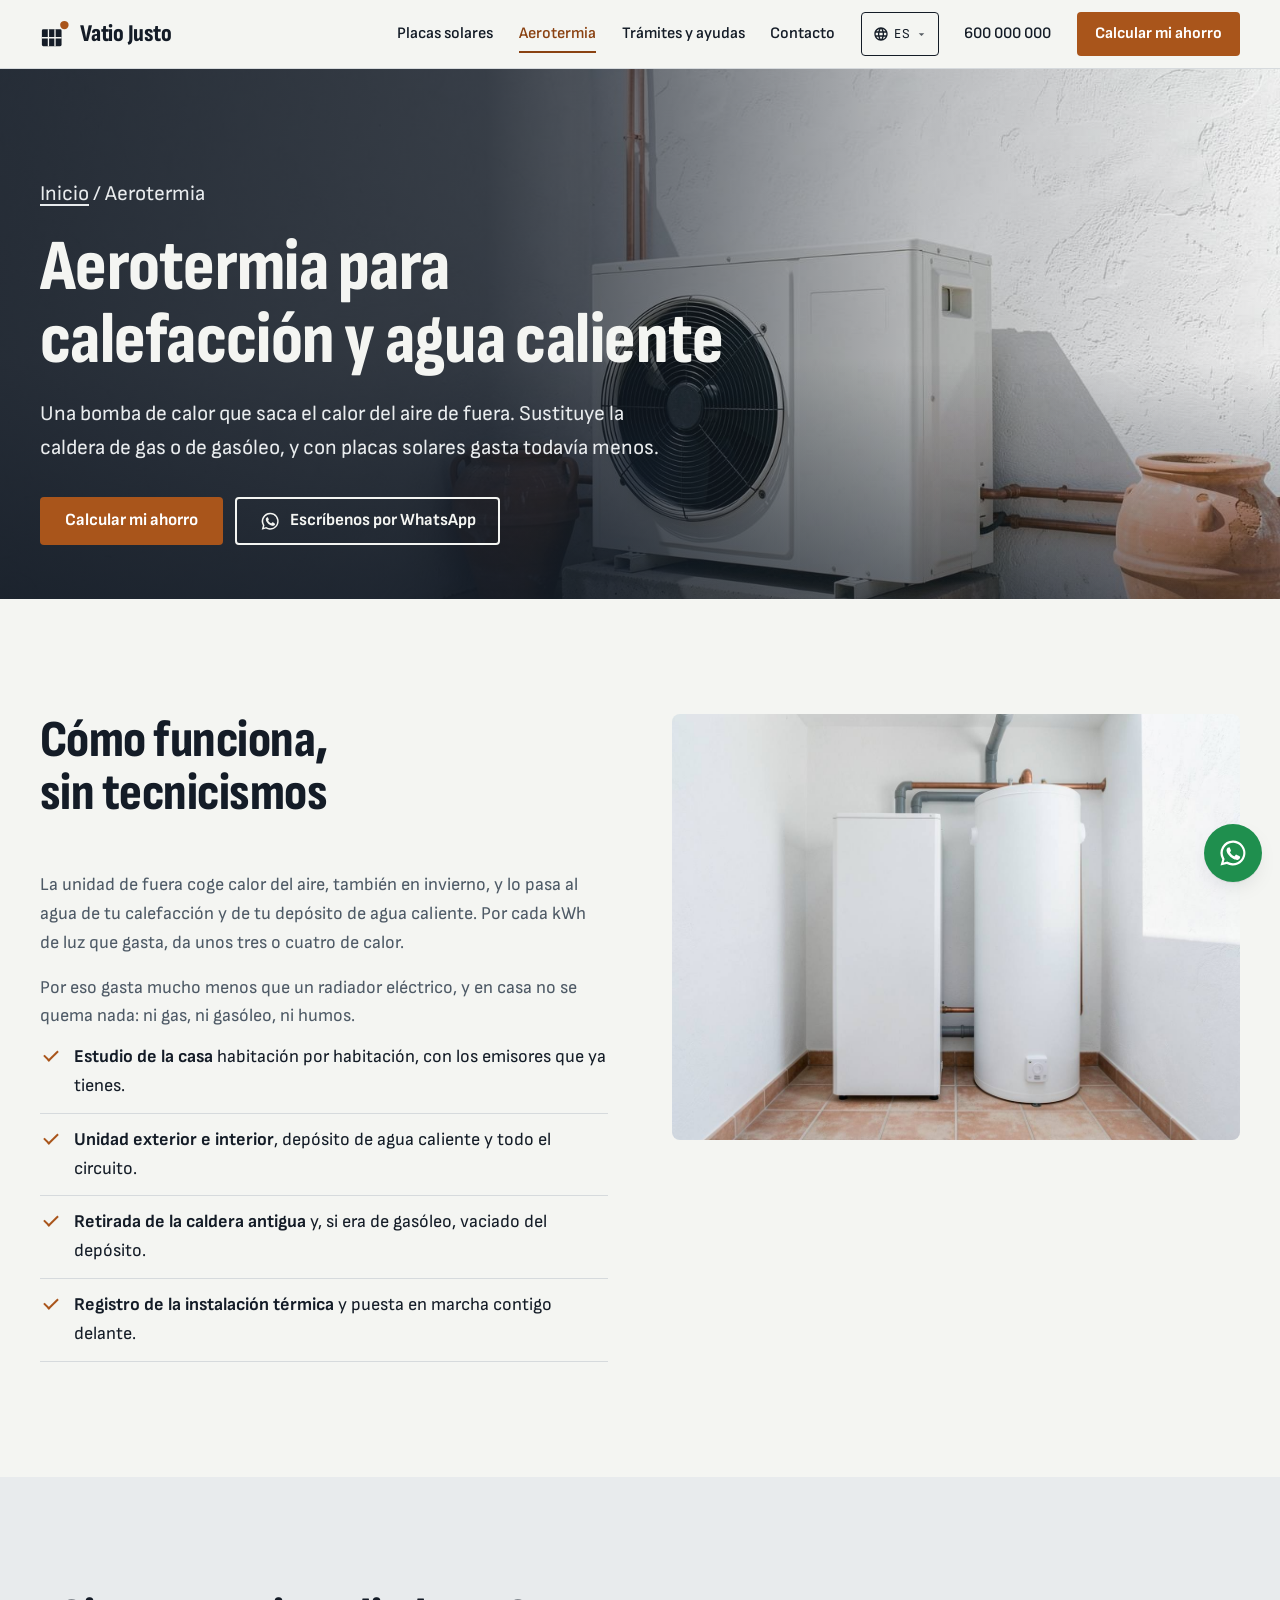
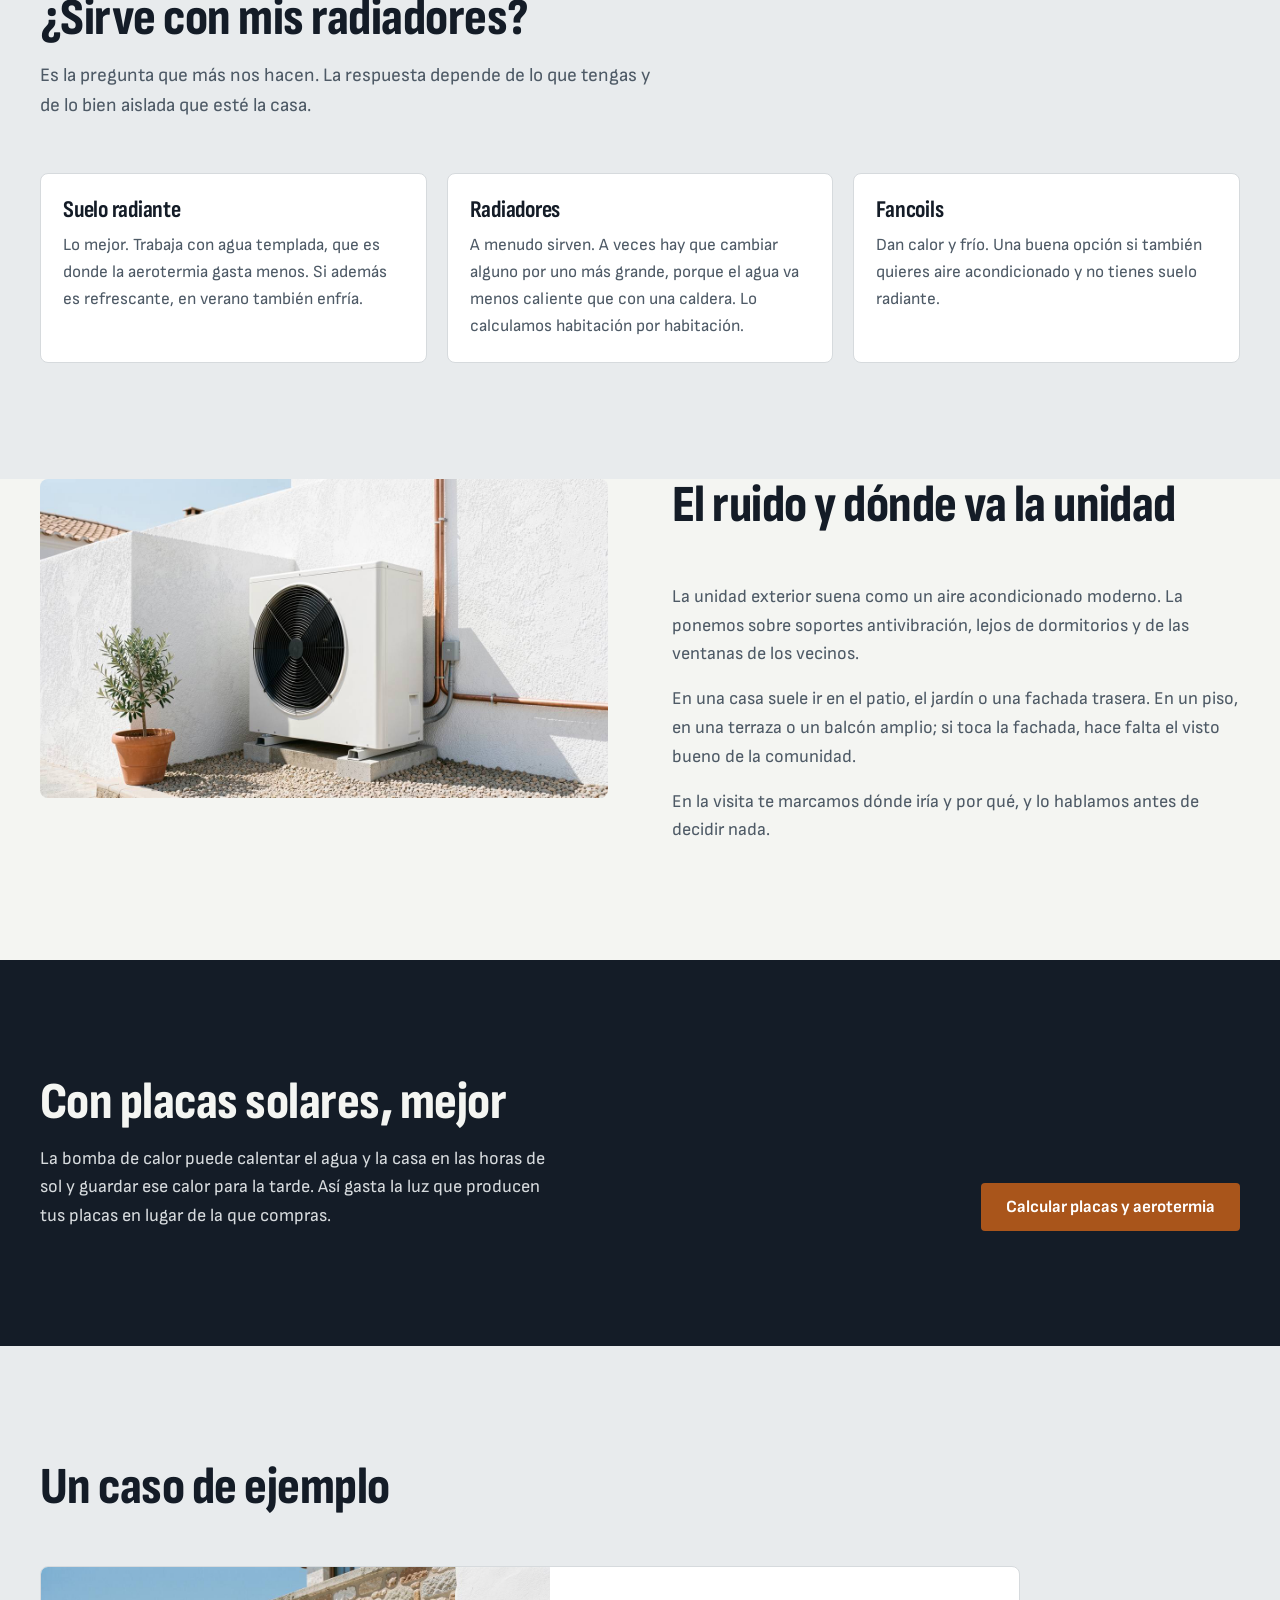
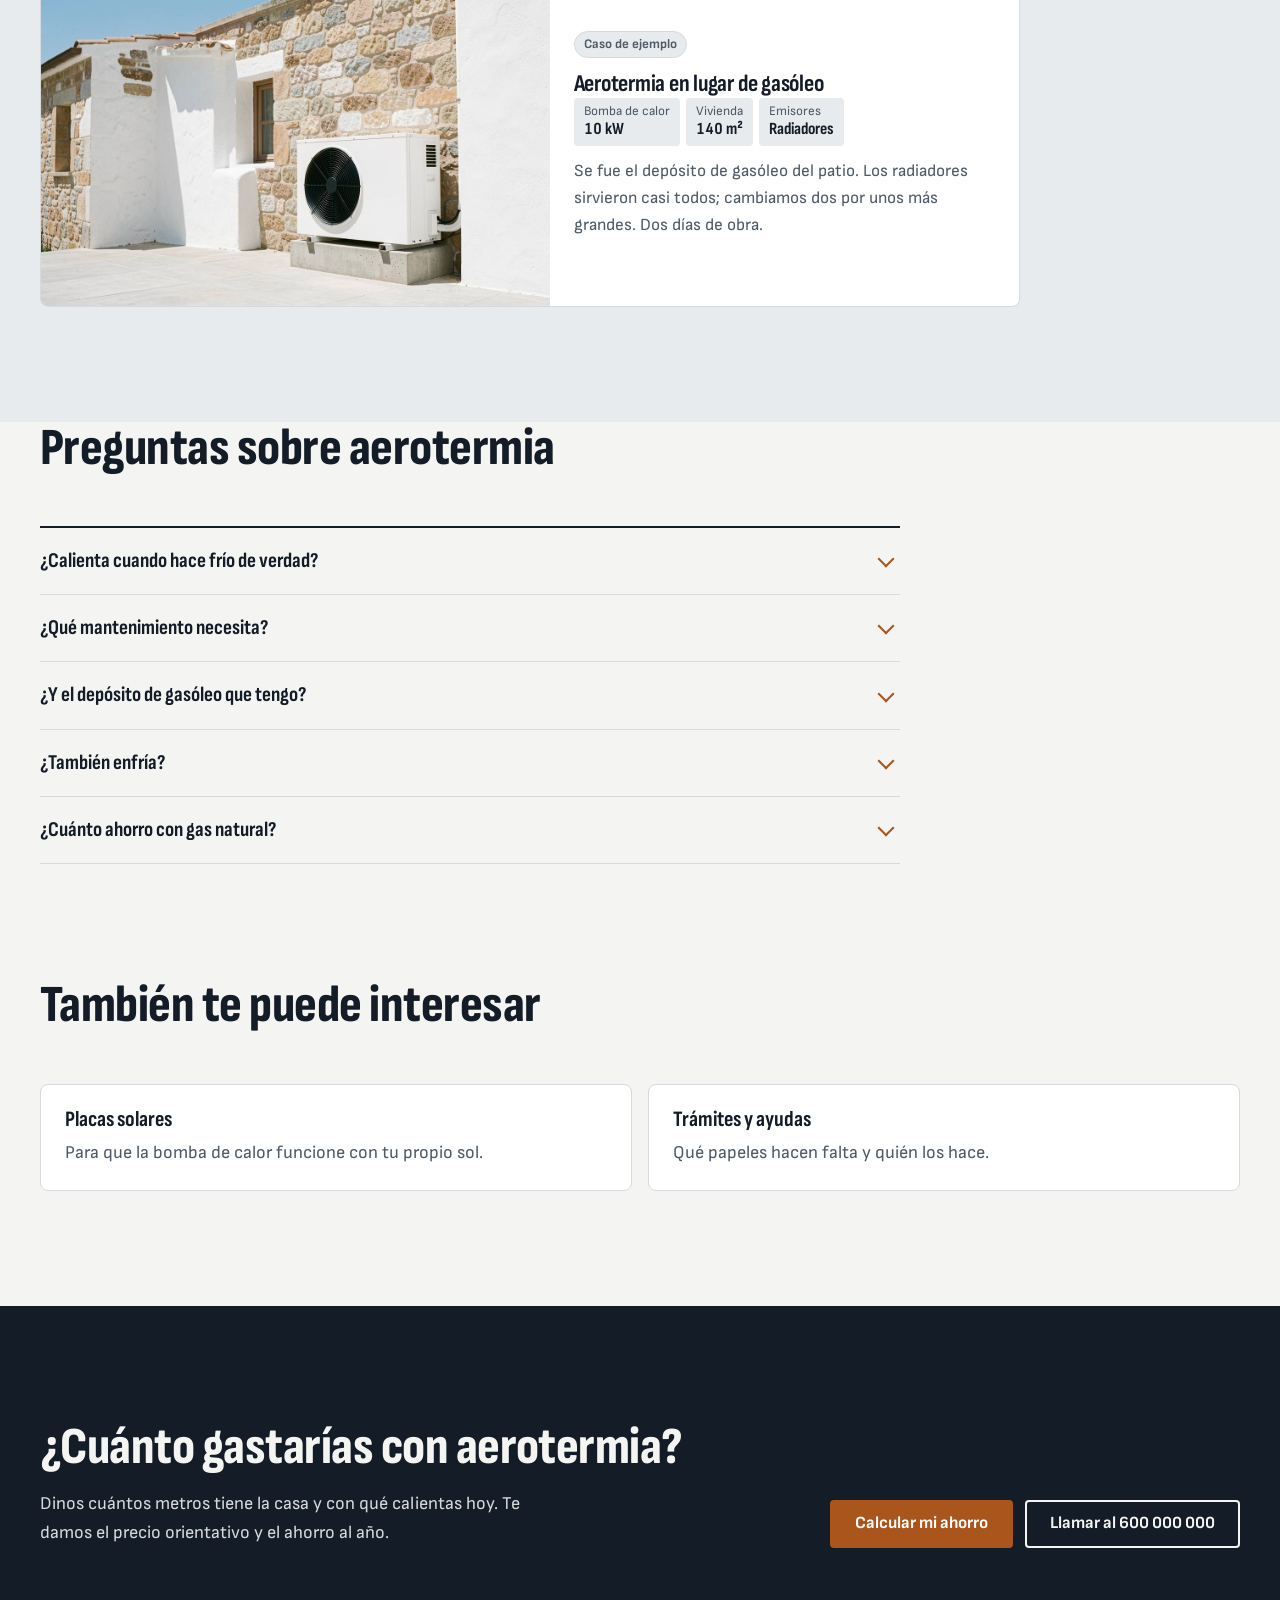
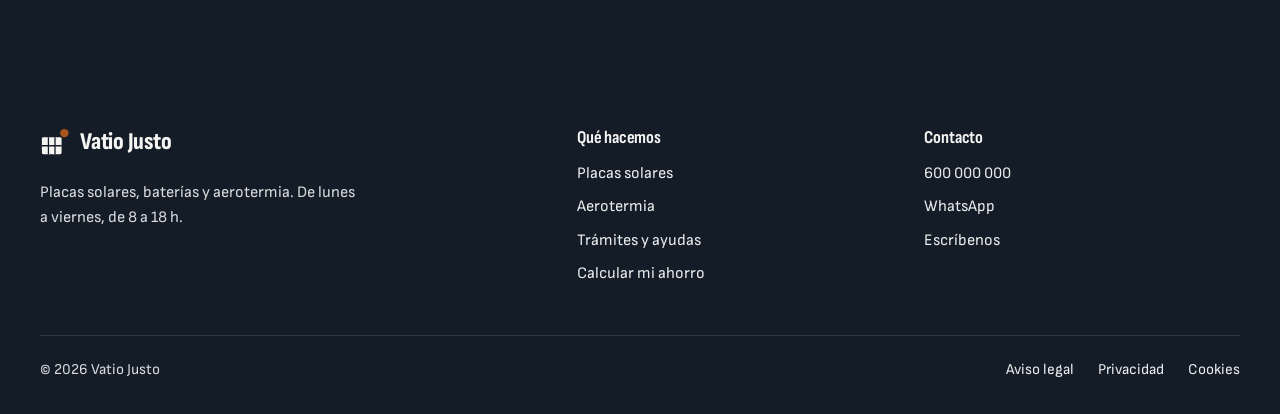
==== commit ab2ff685: "SEO: 404.html real i Open Graph amb imatge per a la vista prèvia de l'enllaç Co-Authored-By: Claude " ====
--- a/aerotermia.html
+++ b/aerotermia.html
@@ -5,6 +5,11 @@
   <meta name="viewport" content="width=device-width, initial-scale=1">
   <title>Aerotermia para calefacción y agua caliente · Vatio Justo</title>
   <meta name="description" content="Aerotermia que sustituye la caldera de gas o de gasóleo. Te decimos si sirve con tus radiadores y dónde va la unidad exterior para que no moleste.">
+  <meta property="og:type" content="website">
+  <meta property="og:title" content="Aerotermia para calefacción y agua caliente · Vatio Justo">
+  <meta property="og:description" content="Aerotermia que sustituye la caldera de gas o de gasóleo. Te decimos si sirve con tus radiadores y dónde va la unidad exterior para que no moleste.">
+  <meta property="og:image" content="https://vatio-justo.pages.dev/assets/img/hero-placas.jpg">
+  <meta name="twitter:card" content="summary_large_image">
   <!-- Web de demostració: no s'indexa (PLA.md §Honestedat). -->
   <meta name="robots" content="noindex, nofollow">
   <meta name="theme-color" content="#141C27">
